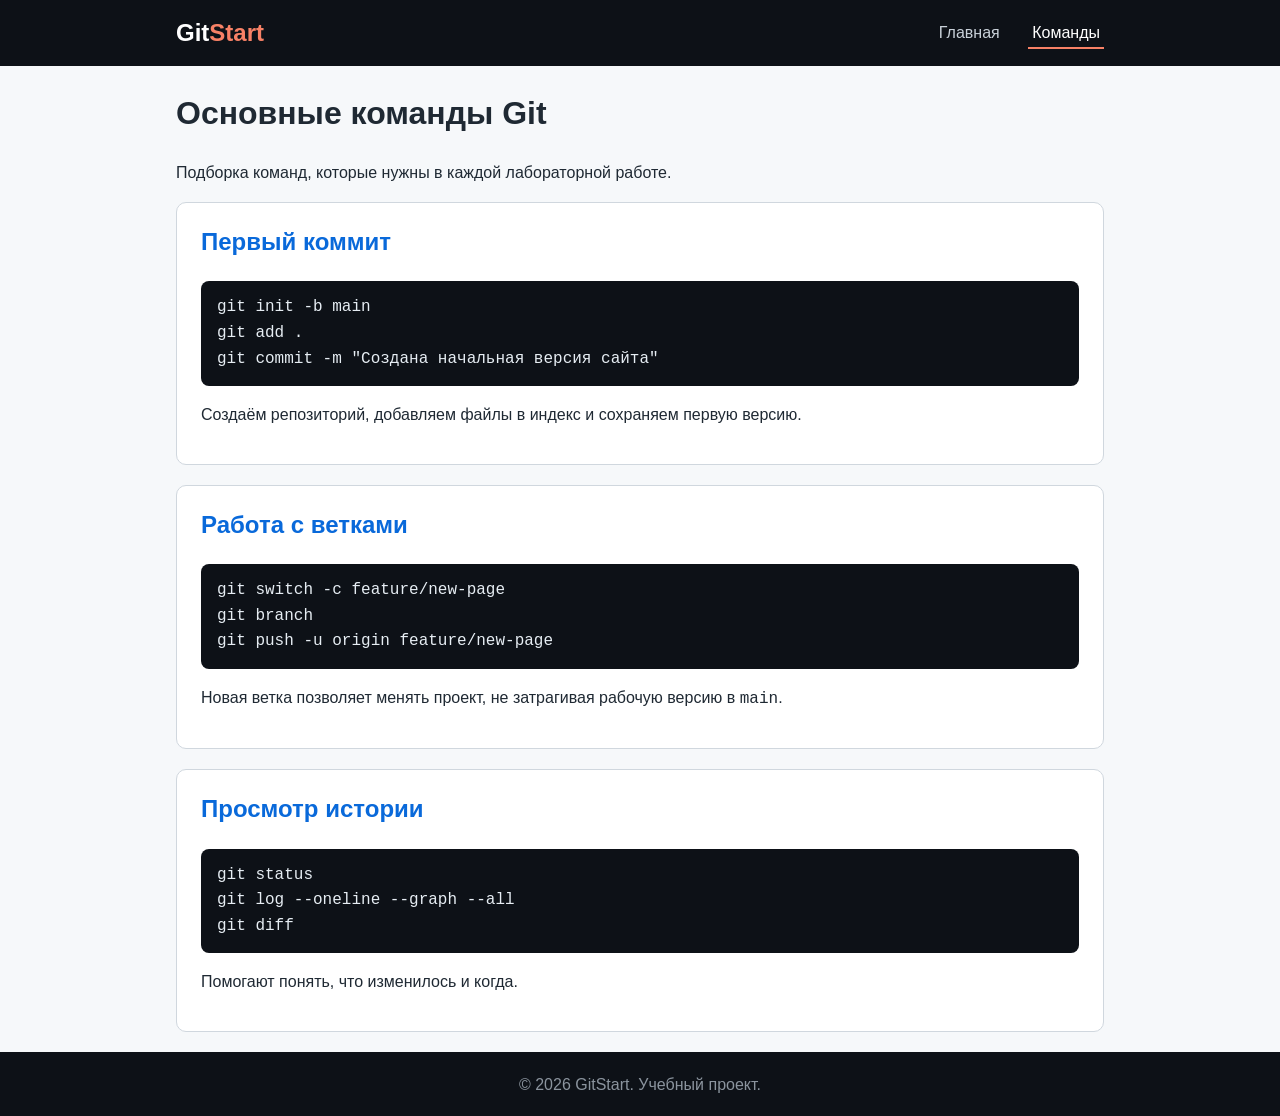
==== commands.html @ 8b6fb4bf "Улучшена навигация на маленьком экране" ====
<!DOCTYPE html>
<html lang="ru">
<head>
  <meta charset="UTF-8">
  <meta name="viewport" content="width=device-width, initial-scale=1">
  <title>Команды Git — GitStart</title>
  <link rel="stylesheet" href="style.css">
</head>
<body>
  <header class="site-header">
    <div class="container header-row">
      <a class="logo" href="index.html">Git<span>Start</span></a>
      <nav>
        <a href="index.html">Главная</a>
        <a class="active" href="commands.html">Команды</a>
      </nav>
    </div>
  </header>

  <main class="container">
    <h1>Основные команды Git</h1>
    <p>Подборка команд, которые нужны в каждой лабораторной работе.</p>

    <section>
      <h2>Первый коммит</h2>
      <pre><code>git init -b main
git add .
git commit -m "Создана начальная версия сайта"</code></pre>
      <p>Создаём репозиторий, добавляем файлы в индекс и сохраняем первую версию.</p>
    </section>

    <section>
      <h2>Работа с ветками</h2>
      <pre><code>git switch -c feature/new-page
git branch
git push -u origin feature/new-page</code></pre>
      <p>Новая ветка позволяет менять проект, не затрагивая рабочую версию в <code>main</code>.</p>
    </section>

    <section>
      <h2>Просмотр истории</h2>
      <pre><code>git status
git log --oneline --graph --all
git diff</code></pre>
      <p>Помогают понять, что изменилось и когда.</p>
    </section>
  </main>

  <footer class="site-footer">
    <div class="container">© 2026 GitStart. Учебный проект.</div>
  </footer>
</body>
</html>
---- style.css ----
* { box-sizing: border-box; }
body { margin: 0; font-family: "Segoe UI", Arial, sans-serif; line-height: 1.6; color: #1f2933; background: #f6f8fa; }
.container { width: 100%; max-width: 960px; margin: 0 auto; padding: 0 16px; }
.site-header { background: #0d1117; padding: 14px 0; }
.site-header .container { display: flex; justify-content: space-between; align-items: center; }
.logo { color: #fff; font-size: 24px; font-weight: 700; text-decoration: none; }
.logo span { color: #f78166; }
nav a { color: #c9d1d9; margin-left: 20px; text-decoration: none; padding: 6px 4px; }
nav a:hover, nav a:focus-visible { color: #fff; background: #30363d; border-radius: 6px; outline: 2px solid #f78166; }
.hero { background: linear-gradient(135deg, #24292f, #0969da); color: #fff; padding: 70px 0; }
.hero h1 { margin: 0 0 12px; font-size: 40px; }
main { padding: 40px 0; }
main section { background: #fff; border: 1px solid #d0d7de; border-radius: 10px; padding: 20px 24px; margin-bottom: 20px; }
h2 { margin-top: 0; color: #0969da; }
.site-footer { background: #0d1117; color: #8b949e; padding: 20px 0; text-align: center; }
pre { background: #0d1117; color: #e6edf3; padding: 14px 16px; border-radius: 8px; overflow-x: auto; }
code { font-family: Consolas, monospace; }
nav a.active { color: #fff; border-bottom: 2px solid #f78166; }
main section a { color: #0969da; }
img { max-width: 100%; height: auto; }
.cards { display: grid; grid-template-columns: repeat(3, 1fr); gap: 20px; }

@media (max-width: 768px) {
  .hero { padding: 44px 0; }
  .hero h1 { font-size: 30px; }
  .cards { grid-template-columns: 1fr 1fr; }
}
@media (max-width: 480px) {
  .hero h1 { font-size: 24px; }
  .cards { grid-template-columns: 1fr; }
  main section { padding: 16px; }
}
@media (max-width: 600px) {
  .site-header .container { flex-direction: column; gap: 8px; }
  nav a { margin: 0 10px; font-size: 18px; }
  pre { font-size: 13px; }
}
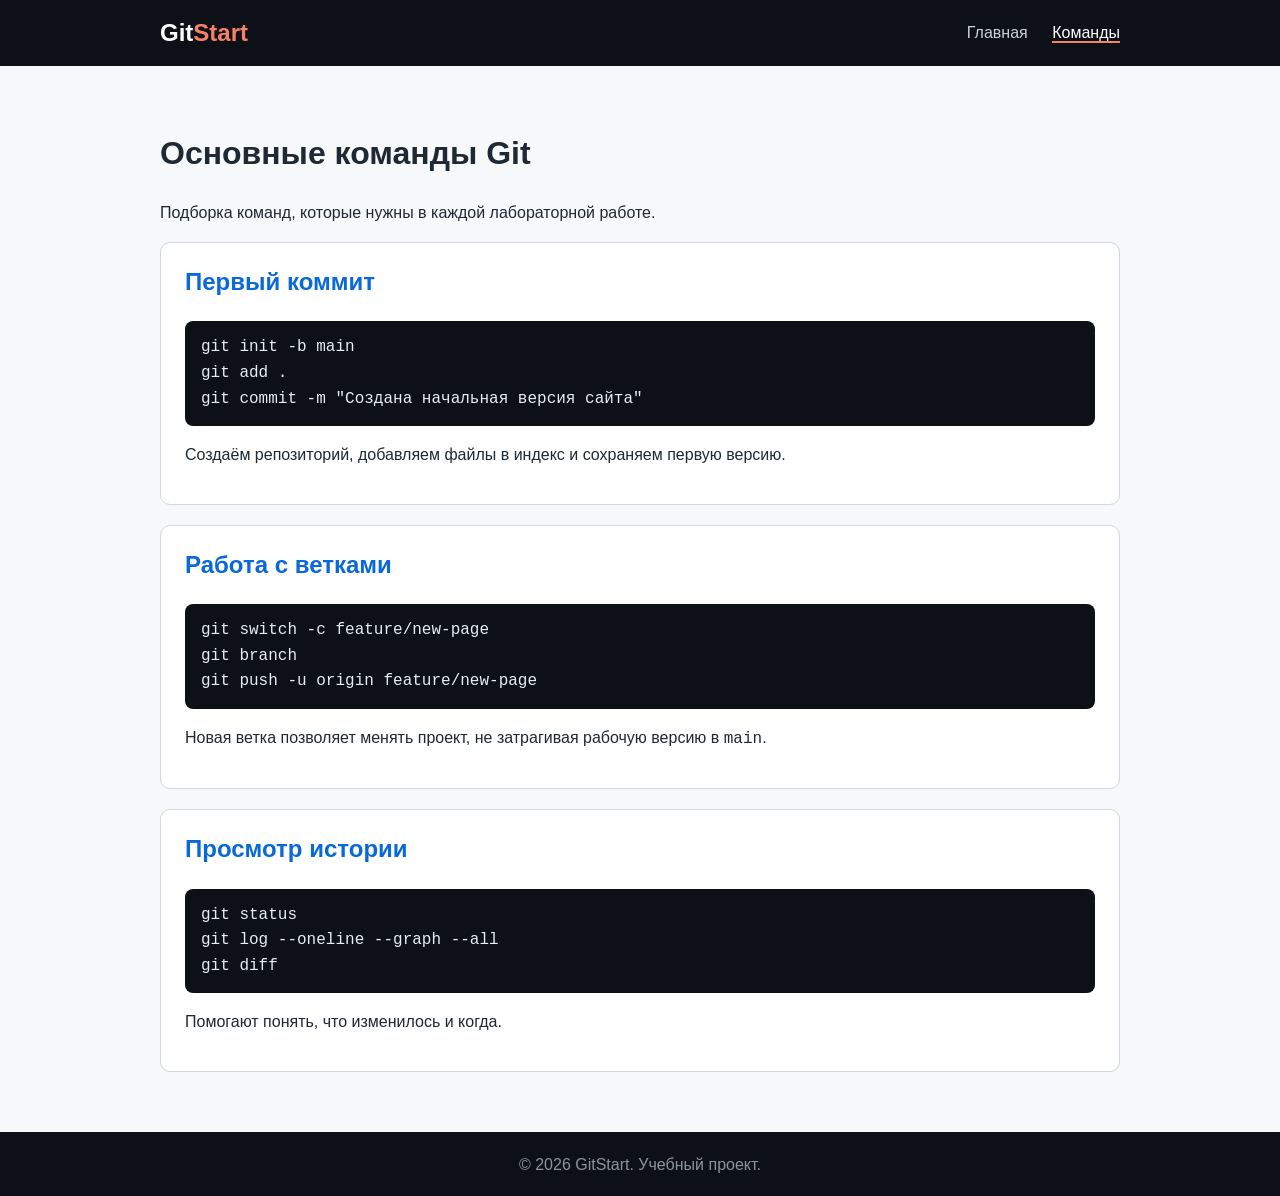
==== commit 8f293f09: "Настроена навигация между страницами" ====
--- a/commands.html
+++ b/commands.html
@@ -2,13 +2,12 @@
 <html lang="ru">
 <head>
   <meta charset="UTF-8">
-  <meta name="viewport" content="width=device-width, initial-scale=1">
   <title>Команды Git — GitStart</title>
   <link rel="stylesheet" href="style.css">
 </head>
 <body>
   <header class="site-header">
-    <div class="container header-row">
+    <div class="container">
       <a class="logo" href="index.html">Git<span>Start</span></a>
       <nav>
         <a href="index.html">Главная</a>
--- a/style.css
+++ b/style.css
@@ -1,12 +1,11 @@
 * { box-sizing: border-box; }
 body { margin: 0; font-family: "Segoe UI", Arial, sans-serif; line-height: 1.6; color: #1f2933; background: #f6f8fa; }
-.container { width: 100%; max-width: 960px; margin: 0 auto; padding: 0 16px; }
+.container { width: 960px; margin: 0 auto; }
 .site-header { background: #0d1117; padding: 14px 0; }
 .site-header .container { display: flex; justify-content: space-between; align-items: center; }
 .logo { color: #fff; font-size: 24px; font-weight: 700; text-decoration: none; }
 .logo span { color: #f78166; }
-nav a { color: #c9d1d9; margin-left: 20px; text-decoration: none; padding: 6px 4px; }
-nav a:hover, nav a:focus-visible { color: #fff; background: #30363d; border-radius: 6px; outline: 2px solid #f78166; }
+nav a { color: #c9d1d9; margin-left: 20px; text-decoration: none; }
 .hero { background: linear-gradient(135deg, #24292f, #0969da); color: #fff; padding: 70px 0; }
 .hero h1 { margin: 0 0 12px; font-size: 40px; }
 main { padding: 40px 0; }
@@ -17,21 +16,3 @@
 code { font-family: Consolas, monospace; }
 nav a.active { color: #fff; border-bottom: 2px solid #f78166; }
 main section a { color: #0969da; }
-img { max-width: 100%; height: auto; }
-.cards { display: grid; grid-template-columns: repeat(3, 1fr); gap: 20px; }
-
-@media (max-width: 768px) {
-  .hero { padding: 44px 0; }
-  .hero h1 { font-size: 30px; }
-  .cards { grid-template-columns: 1fr 1fr; }
-}
-@media (max-width: 480px) {
-  .hero h1 { font-size: 24px; }
-  .cards { grid-template-columns: 1fr; }
-  main section { padding: 16px; }
-}
-@media (max-width: 600px) {
-  .site-header .container { flex-direction: column; gap: 8px; }
-  nav a { margin: 0 10px; font-size: 18px; }
-  pre { font-size: 13px; }
-}
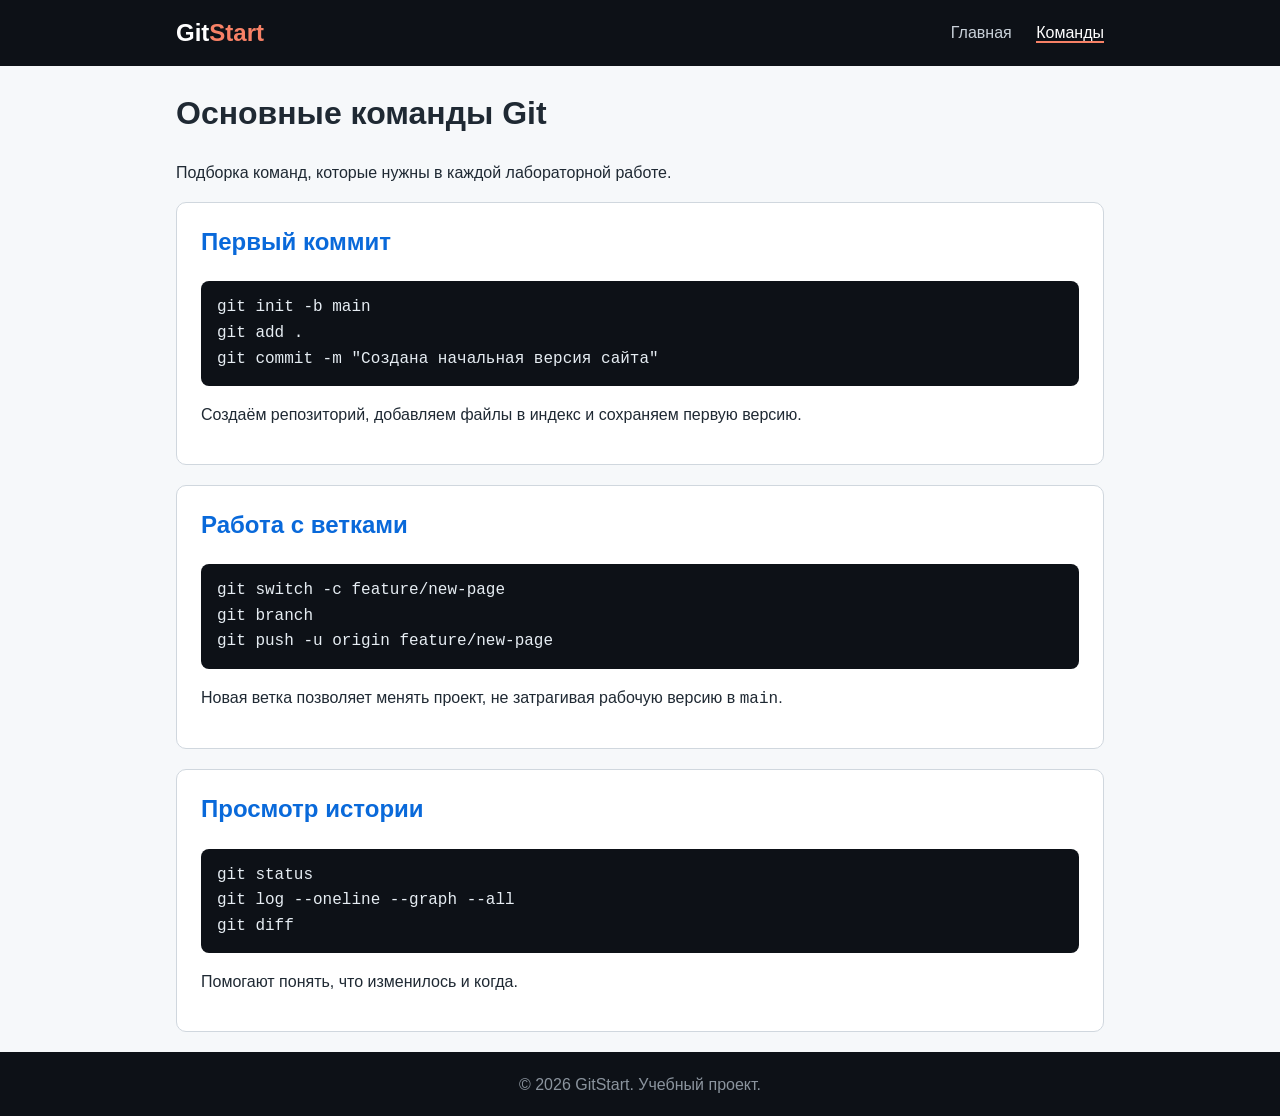
==== commit c6e838f7: "Адаптирован макет для мобильных экранов" ====
--- a/commands.html
+++ b/commands.html
@@ -2,6 +2,7 @@
 <html lang="ru">
 <head>
   <meta charset="UTF-8">
+  <meta name="viewport" content="width=device-width, initial-scale=1">
   <title>Команды Git — GitStart</title>
   <link rel="stylesheet" href="style.css">
 </head>
--- a/style.css
+++ b/style.css
@@ -1,6 +1,6 @@
 * { box-sizing: border-box; }
 body { margin: 0; font-family: "Segoe UI", Arial, sans-serif; line-height: 1.6; color: #1f2933; background: #f6f8fa; }
-.container { width: 960px; margin: 0 auto; }
+.container { width: 100%; max-width: 960px; margin: 0 auto; padding: 0 16px; }
 .site-header { background: #0d1117; padding: 14px 0; }
 .site-header .container { display: flex; justify-content: space-between; align-items: center; }
 .logo { color: #fff; font-size: 24px; font-weight: 700; text-decoration: none; }
@@ -16,3 +16,16 @@
 code { font-family: Consolas, monospace; }
 nav a.active { color: #fff; border-bottom: 2px solid #f78166; }
 main section a { color: #0969da; }
+img { max-width: 100%; height: auto; }
+.cards { display: grid; grid-template-columns: repeat(3, 1fr); gap: 20px; }
+
+@media (max-width: 768px) {
+  .hero { padding: 44px 0; }
+  .hero h1 { font-size: 30px; }
+  .cards { grid-template-columns: 1fr 1fr; }
+}
+@media (max-width: 480px) {
+  .hero h1 { font-size: 24px; }
+  .cards { grid-template-columns: 1fr; }
+  main section { padding: 16px; }
+}
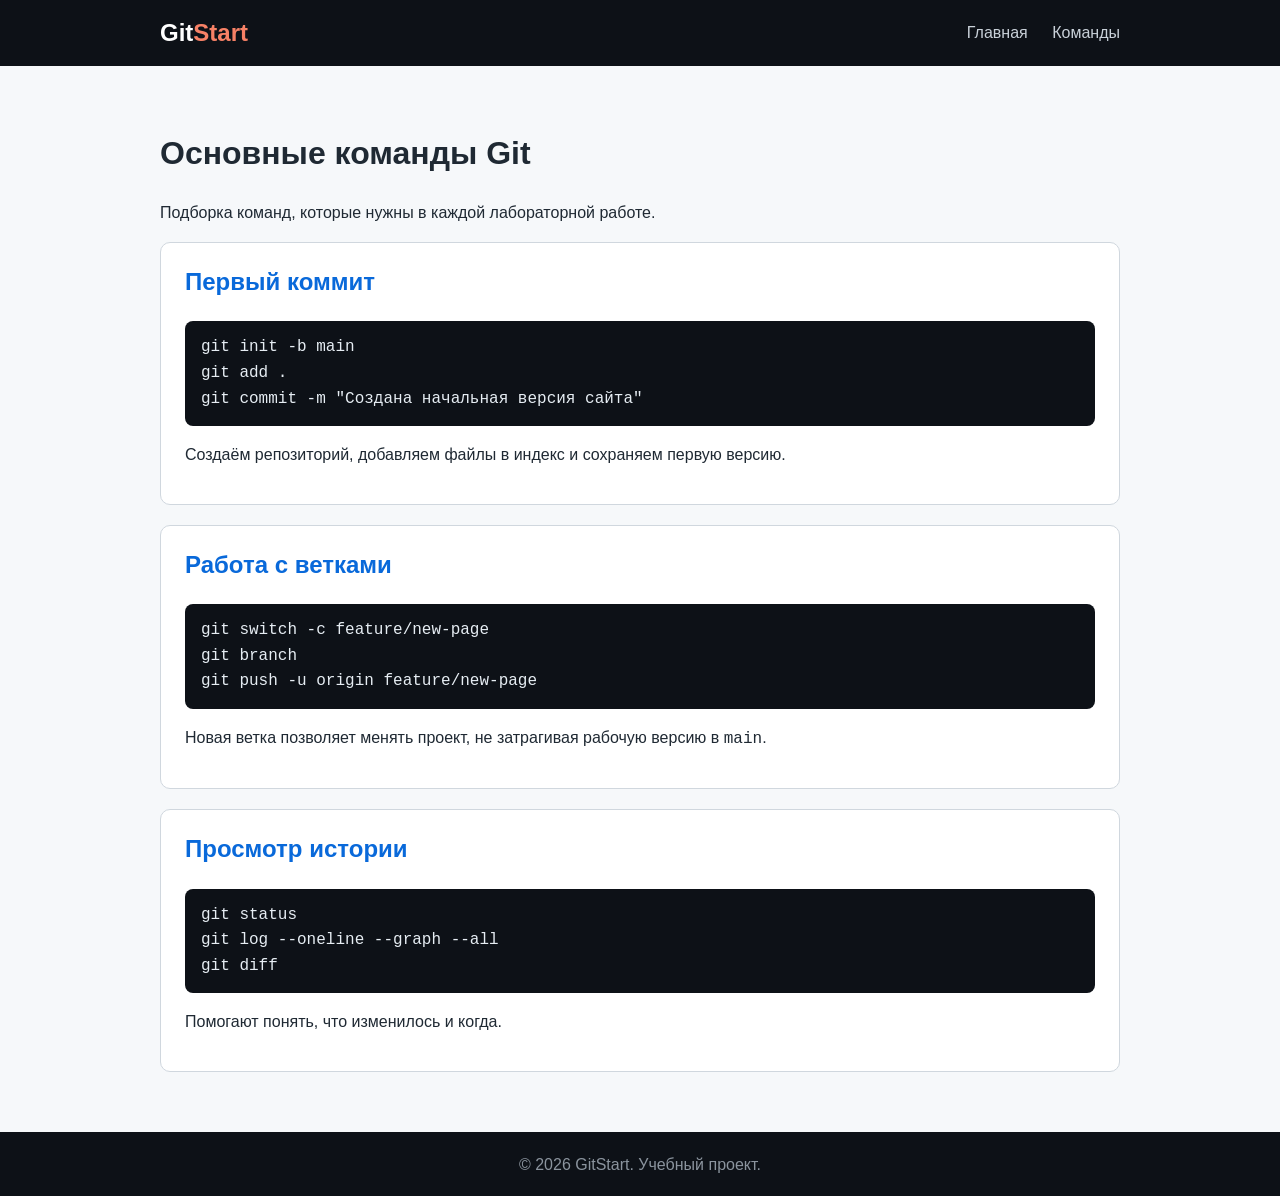
==== commit de6a8939: "Добавлена вторая страница" ====
--- a/commands.html
+++ b/commands.html
@@ -2,7 +2,6 @@
 <html lang="ru">
 <head>
   <meta charset="UTF-8">
-  <meta name="viewport" content="width=device-width, initial-scale=1">
   <title>Команды Git — GitStart</title>
   <link rel="stylesheet" href="style.css">
 </head>
@@ -12,7 +11,7 @@
       <a class="logo" href="index.html">Git<span>Start</span></a>
       <nav>
         <a href="index.html">Главная</a>
-        <a class="active" href="commands.html">Команды</a>
+        <a href="commands.html">Команды</a>
       </nav>
     </div>
   </header>
--- a/style.css
+++ b/style.css
@@ -1,6 +1,6 @@
 * { box-sizing: border-box; }
 body { margin: 0; font-family: "Segoe UI", Arial, sans-serif; line-height: 1.6; color: #1f2933; background: #f6f8fa; }
-.container { width: 100%; max-width: 960px; margin: 0 auto; padding: 0 16px; }
+.container { width: 960px; margin: 0 auto; }
 .site-header { background: #0d1117; padding: 14px 0; }
 .site-header .container { display: flex; justify-content: space-between; align-items: center; }
 .logo { color: #fff; font-size: 24px; font-weight: 700; text-decoration: none; }
@@ -14,18 +14,3 @@
 .site-footer { background: #0d1117; color: #8b949e; padding: 20px 0; text-align: center; }
 pre { background: #0d1117; color: #e6edf3; padding: 14px 16px; border-radius: 8px; overflow-x: auto; }
 code { font-family: Consolas, monospace; }
-nav a.active { color: #fff; border-bottom: 2px solid #f78166; }
-main section a { color: #0969da; }
-img { max-width: 100%; height: auto; }
-.cards { display: grid; grid-template-columns: repeat(3, 1fr); gap: 20px; }
-
-@media (max-width: 768px) {
-  .hero { padding: 44px 0; }
-  .hero h1 { font-size: 30px; }
-  .cards { grid-template-columns: 1fr 1fr; }
-}
-@media (max-width: 480px) {
-  .hero h1 { font-size: 24px; }
-  .cards { grid-template-columns: 1fr; }
-  main section { padding: 16px; }
-}
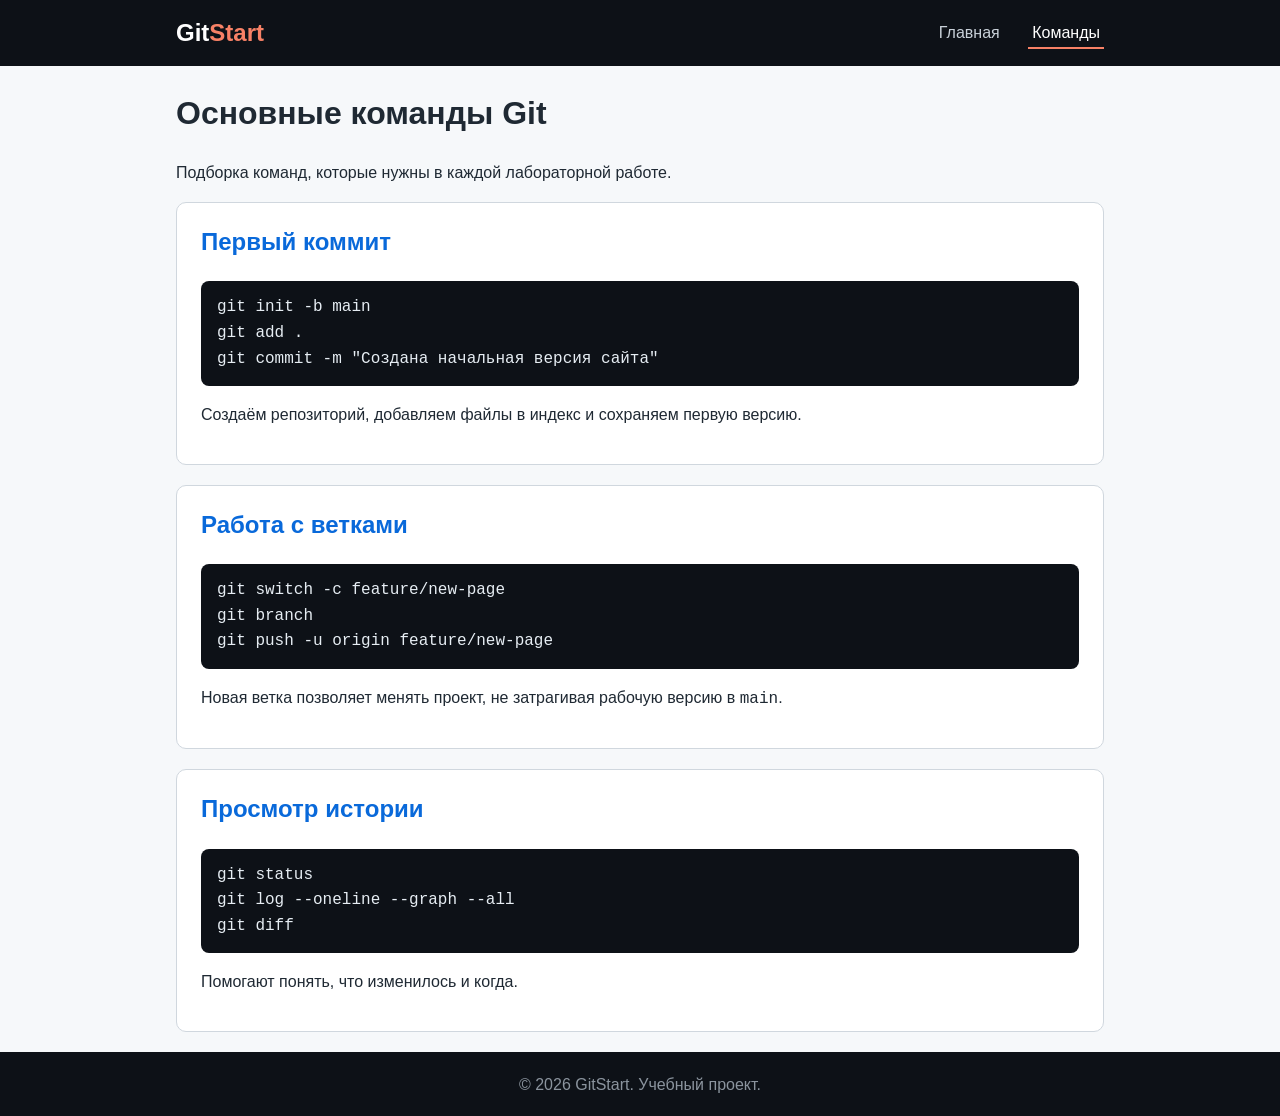
==== commit 31e77f76: "Merge pull request #2 from feature/responsive: Адаптивное оформление" ====
--- a/commands.html
+++ b/commands.html
@@ -2,16 +2,17 @@
 <html lang="ru">
 <head>
   <meta charset="UTF-8">
+  <meta name="viewport" content="width=device-width, initial-scale=1">
   <title>Команды Git — GitStart</title>
   <link rel="stylesheet" href="style.css">
 </head>
 <body>
   <header class="site-header">
-    <div class="container">
+    <div class="container header-row">
       <a class="logo" href="index.html">Git<span>Start</span></a>
       <nav>
         <a href="index.html">Главная</a>
-        <a href="commands.html">Команды</a>
+        <a class="active" href="commands.html">Команды</a>
       </nav>
     </div>
   </header>
--- a/style.css
+++ b/style.css
@@ -1,11 +1,12 @@
 * { box-sizing: border-box; }
 body { margin: 0; font-family: "Segoe UI", Arial, sans-serif; line-height: 1.6; color: #1f2933; background: #f6f8fa; }
-.container { width: 960px; margin: 0 auto; }
+.container { width: 100%; max-width: 960px; margin: 0 auto; padding: 0 16px; }
 .site-header { background: #0d1117; padding: 14px 0; }
 .site-header .container { display: flex; justify-content: space-between; align-items: center; }
 .logo { color: #fff; font-size: 24px; font-weight: 700; text-decoration: none; }
 .logo span { color: #f78166; }
-nav a { color: #c9d1d9; margin-left: 20px; text-decoration: none; }
+nav a { color: #c9d1d9; margin-left: 20px; text-decoration: none; padding: 6px 4px; }
+nav a:hover, nav a:focus-visible { color: #fff; background: #30363d; border-radius: 6px; outline: 2px solid #f78166; }
 .hero { background: linear-gradient(135deg, #24292f, #0969da); color: #fff; padding: 70px 0; }
 .hero h1 { margin: 0 0 12px; font-size: 40px; }
 main { padding: 40px 0; }
@@ -14,3 +15,23 @@
 .site-footer { background: #0d1117; color: #8b949e; padding: 20px 0; text-align: center; }
 pre { background: #0d1117; color: #e6edf3; padding: 14px 16px; border-radius: 8px; overflow-x: auto; }
 code { font-family: Consolas, monospace; }
+nav a.active { color: #fff; border-bottom: 2px solid #f78166; }
+main section a { color: #0969da; }
+img { max-width: 100%; height: auto; }
+.cards { display: grid; grid-template-columns: repeat(3, 1fr); gap: 20px; }
+
+@media (max-width: 768px) {
+  .hero { padding: 44px 0; }
+  .hero h1 { font-size: 30px; }
+  .cards { grid-template-columns: 1fr 1fr; }
+}
+@media (max-width: 480px) {
+  .hero h1 { font-size: 24px; }
+  .cards { grid-template-columns: 1fr; }
+  main section { padding: 16px; }
+}
+@media (max-width: 600px) {
+  .site-header .container { flex-direction: column; gap: 8px; }
+  nav a { margin: 0 10px; font-size: 18px; }
+  pre { font-size: 13px; }
+}
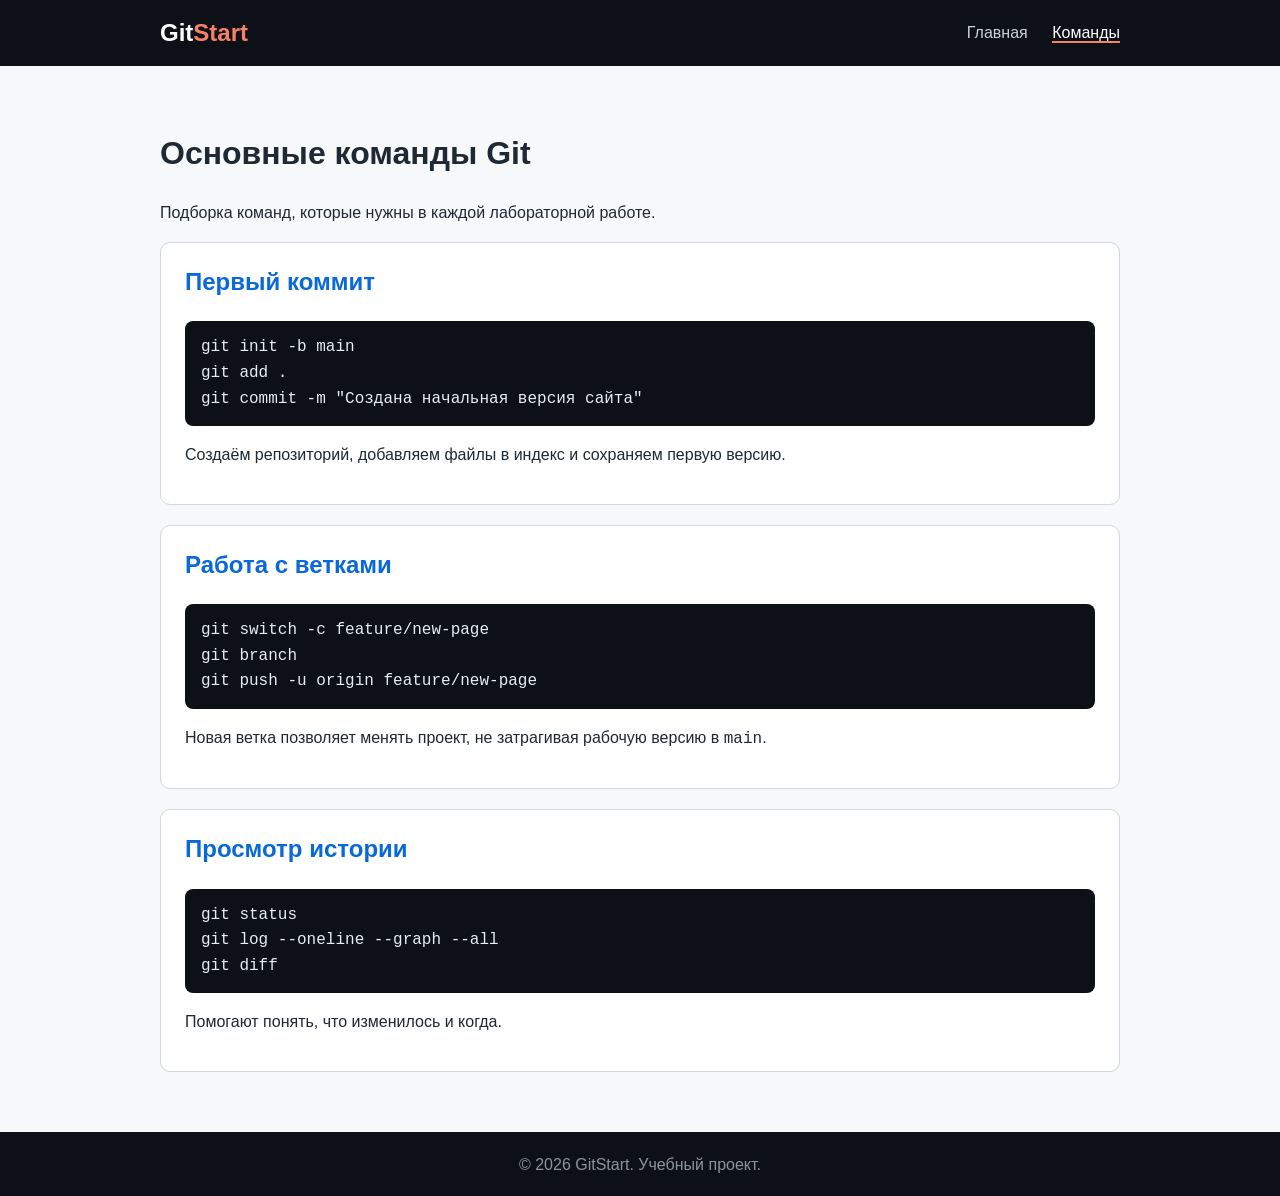
==== commit ad7dd194: "Merge pull request #1 from feature/second-page: Добавлена вторая страница" ====
--- a/commands.html
+++ b/commands.html
@@ -2,13 +2,12 @@
 <html lang="ru">
 <head>
   <meta charset="UTF-8">
-  <meta name="viewport" content="width=device-width, initial-scale=1">
   <title>Команды Git — GitStart</title>
   <link rel="stylesheet" href="style.css">
 </head>
 <body>
   <header class="site-header">
-    <div class="container header-row">
+    <div class="container">
       <a class="logo" href="index.html">Git<span>Start</span></a>
       <nav>
         <a href="index.html">Главная</a>
--- a/style.css
+++ b/style.css
@@ -1,12 +1,11 @@
 * { box-sizing: border-box; }
 body { margin: 0; font-family: "Segoe UI", Arial, sans-serif; line-height: 1.6; color: #1f2933; background: #f6f8fa; }
-.container { width: 100%; max-width: 960px; margin: 0 auto; padding: 0 16px; }
+.container { width: 960px; margin: 0 auto; }
 .site-header { background: #0d1117; padding: 14px 0; }
 .site-header .container { display: flex; justify-content: space-between; align-items: center; }
 .logo { color: #fff; font-size: 24px; font-weight: 700; text-decoration: none; }
 .logo span { color: #f78166; }
-nav a { color: #c9d1d9; margin-left: 20px; text-decoration: none; padding: 6px 4px; }
-nav a:hover, nav a:focus-visible { color: #fff; background: #30363d; border-radius: 6px; outline: 2px solid #f78166; }
+nav a { color: #c9d1d9; margin-left: 20px; text-decoration: none; }
 .hero { background: linear-gradient(135deg, #24292f, #0969da); color: #fff; padding: 70px 0; }
 .hero h1 { margin: 0 0 12px; font-size: 40px; }
 main { padding: 40px 0; }
@@ -17,21 +16,3 @@
 code { font-family: Consolas, monospace; }
 nav a.active { color: #fff; border-bottom: 2px solid #f78166; }
 main section a { color: #0969da; }
-img { max-width: 100%; height: auto; }
-.cards { display: grid; grid-template-columns: repeat(3, 1fr); gap: 20px; }
-
-@media (max-width: 768px) {
-  .hero { padding: 44px 0; }
-  .hero h1 { font-size: 30px; }
-  .cards { grid-template-columns: 1fr 1fr; }
-}
-@media (max-width: 480px) {
-  .hero h1 { font-size: 24px; }
-  .cards { grid-template-columns: 1fr; }
-  main section { padding: 16px; }
-}
-@media (max-width: 600px) {
-  .site-header .container { flex-direction: column; gap: 8px; }
-  nav a { margin: 0 10px; font-size: 18px; }
-  pre { font-size: 13px; }
-}
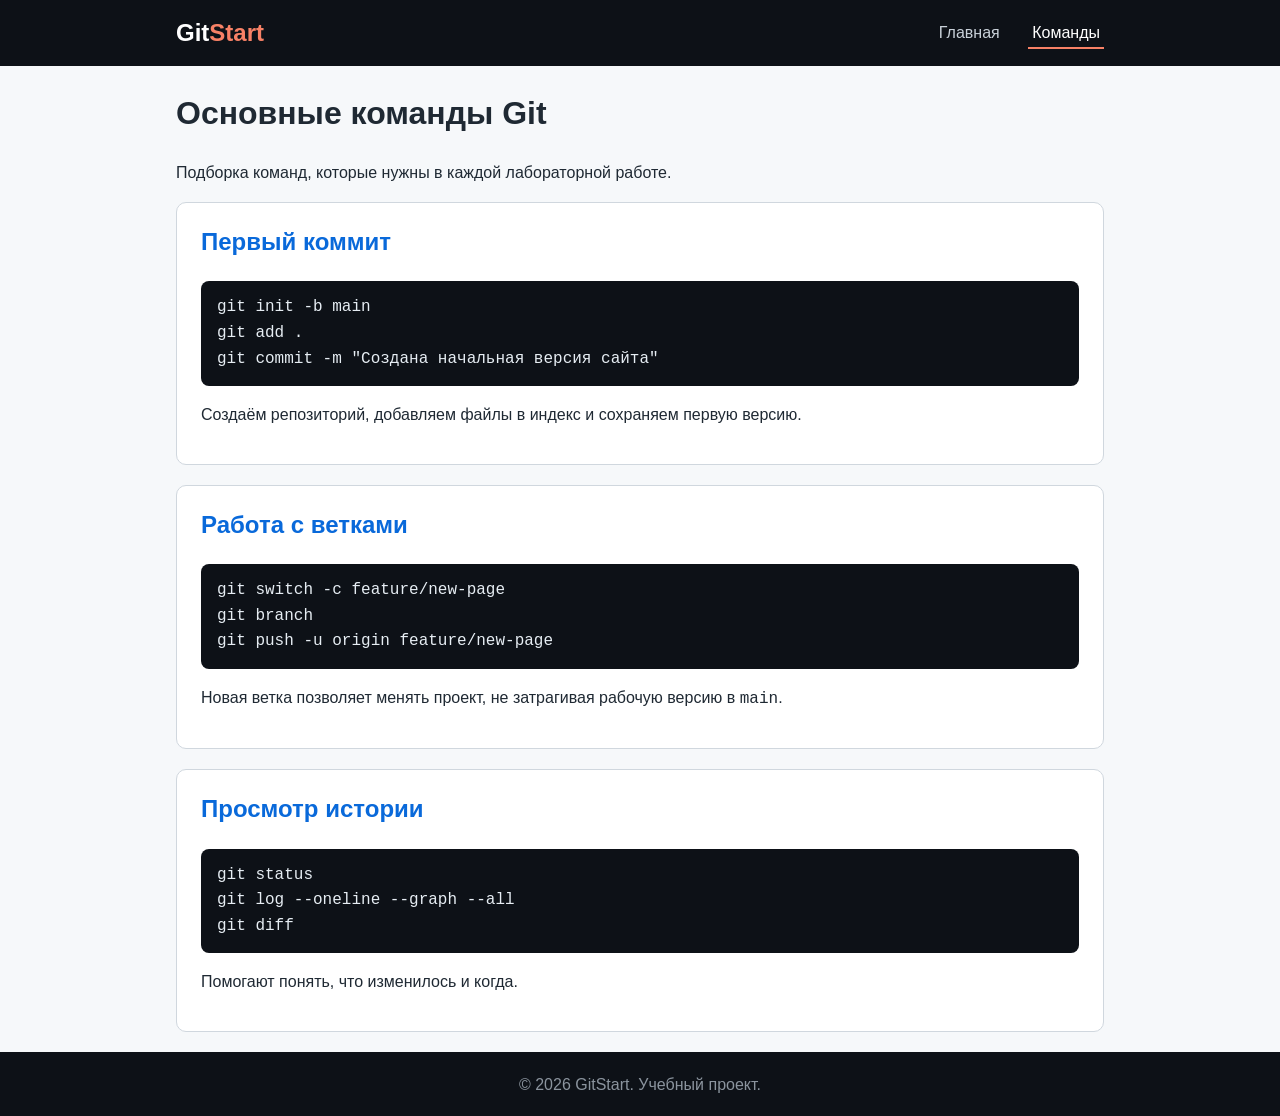
==== commit 4c9fc64c: "Merge pull request #2 from rihaterman1-boop/main Добавлена вторая страница сайта" ====
--- a/commands.html
+++ b/commands.html
@@ -2,12 +2,13 @@
 <html lang="ru">
 <head>
   <meta charset="UTF-8">
+  <meta name="viewport" content="width=device-width, initial-scale=1">
   <title>Команды Git — GitStart</title>
   <link rel="stylesheet" href="style.css">
 </head>
 <body>
   <header class="site-header">
-    <div class="container">
+    <div class="container header-row">
       <a class="logo" href="index.html">Git<span>Start</span></a>
       <nav>
         <a href="index.html">Главная</a>
--- a/style.css
+++ b/style.css
@@ -1,11 +1,12 @@
 * { box-sizing: border-box; }
 body { margin: 0; font-family: "Segoe UI", Arial, sans-serif; line-height: 1.6; color: #1f2933; background: #f6f8fa; }
-.container { width: 960px; margin: 0 auto; }
+.container { width: 100%; max-width: 960px; margin: 0 auto; padding: 0 16px; }
 .site-header { background: #0d1117; padding: 14px 0; }
 .site-header .container { display: flex; justify-content: space-between; align-items: center; }
 .logo { color: #fff; font-size: 24px; font-weight: 700; text-decoration: none; }
 .logo span { color: #f78166; }
-nav a { color: #c9d1d9; margin-left: 20px; text-decoration: none; }
+nav a { color: #c9d1d9; margin-left: 20px; text-decoration: none; padding: 6px 4px; }
+nav a:hover, nav a:focus-visible { color: #fff; background: #30363d; border-radius: 6px; outline: 2px solid #f78166; }
 .hero { background: linear-gradient(135deg, #24292f, #0969da); color: #fff; padding: 70px 0; }
 .hero h1 { margin: 0 0 12px; font-size: 40px; }
 main { padding: 40px 0; }
@@ -16,3 +17,21 @@
 code { font-family: Consolas, monospace; }
 nav a.active { color: #fff; border-bottom: 2px solid #f78166; }
 main section a { color: #0969da; }
+img { max-width: 100%; height: auto; }
+.cards { display: grid; grid-template-columns: repeat(3, 1fr); gap: 20px; }
+
+@media (max-width: 768px) {
+  .hero { padding: 44px 0; }
+  .hero h1 { font-size: 30px; }
+  .cards { grid-template-columns: 1fr 1fr; }
+}
+@media (max-width: 480px) {
+  .hero h1 { font-size: 24px; }
+  .cards { grid-template-columns: 1fr; }
+  main section { padding: 16px; }
+}
+@media (max-width: 600px) {
+  .site-header .container { flex-direction: column; gap: 8px; }
+  nav a { margin: 0 10px; font-size: 18px; }
+  pre { font-size: 13px; }
+}
